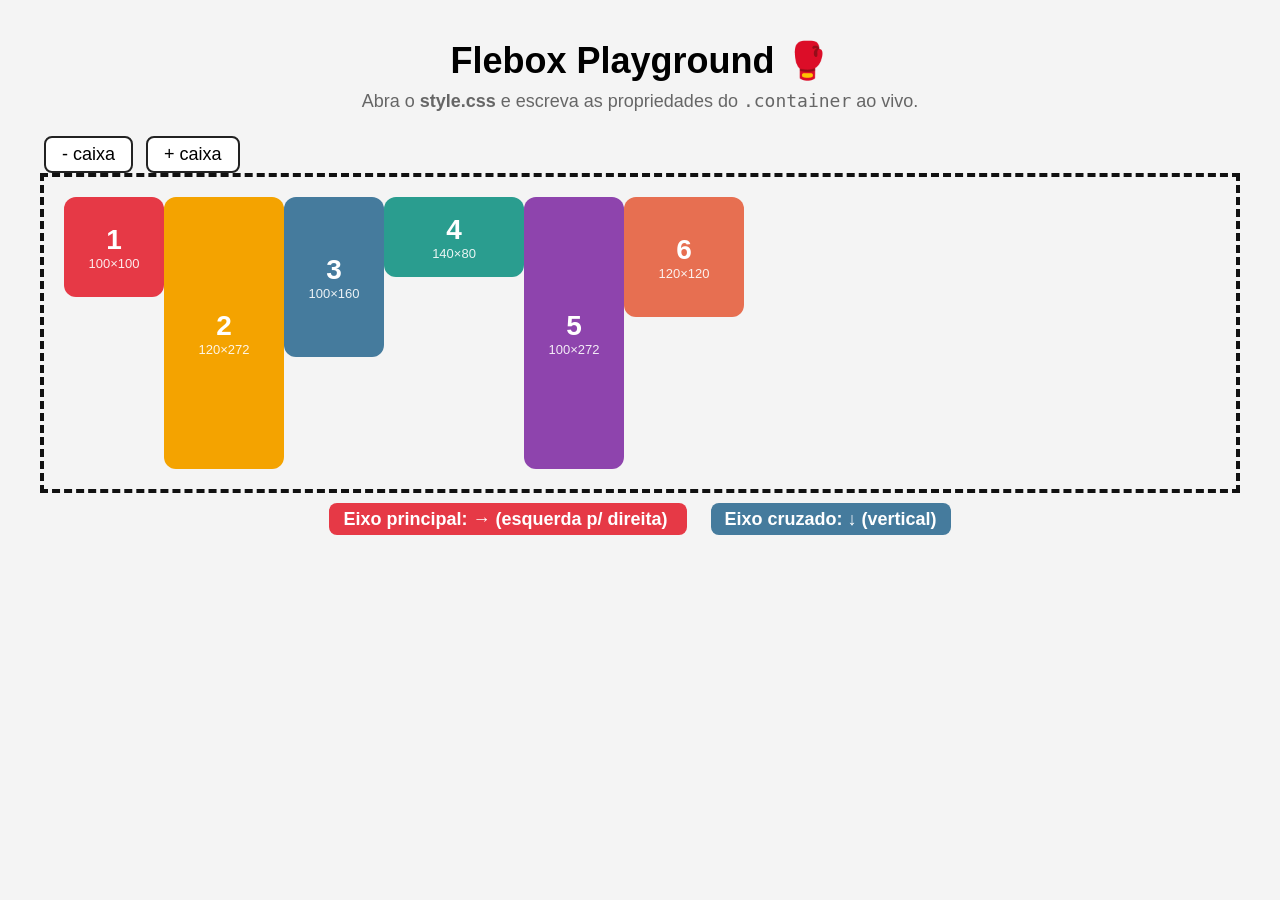
==== flebox-playground/inde.html @ 3d4a53c7 "aula de flexbox" ====
<!DOCTYPE html>
<html lang="pt-BR">

<head>
    <meta charset="UTF-8">
    <meta name="viewport" content="width=device-width, initial-scale=1.0">
    <title>Flebox Playground</title>
    <link rel="stylesheet" href="style.css">
</head>

<body>
    <h1>Flebox Playground 🥊</h1>
    <p class="dica">Abra o <strong>style.css</strong> e escreva as propriedades do <code>.container</code> ao vivo.</p>

    <div class="controles">
        <button id="menos" aria-label="remover caixa">- caixa</button>
        <button id="mais" aria-label="adicionar caixa">+ caixa</button>
    </div>

    <div class="container">
        <div class="box box1">
            <span class="numero">
                1
            </span>

            <span class="tamanho">
                
            </span>
        </div>

        <div class="box box2">
            <span class="numero">
                2
            </span>

            <span class="tamanho">

            </span>
        </div>

        <div class="box box3">
            <span class="numero">
                3
            </span>

            <span class="tamanho">

            </span>
        </div>

        <div class="box box4">
            <span class="numero">
                4
            </span>

            <span class="tamanho">

            </span>
        </div>

        <div class="box box5">
            <span class="numero">
                5
            </span>

            <span class="tamanho">

            </span>
        </div>

        <div class="box box6">
            <span class="numero">
                6
            </span>

            <span class="tamanho">

            </span>
        </div>

    </div>

    <div class="legenda">
        <span class="principal">
            Eixo principal: <b id="eixo-principal"></b>
        </span>

        <span class="cruzado">
            Eixo cruzado: <b id="eixo-cruzado"></b>
        </span>
    </div>

    <script src="script.js" defer></script>
</body>

</html>
---- flebox-playground/style.css ----
* {
    margin: 0;
    padding: 0;
    box-sizing: border-box;
}

body {
    font-family: Arial, Helvetica, sans-serif;
    font-size: 18px;
    background-color: #f4f4f4;
    padding: 40px;
}

h1 {
    text-align: center;
    margin-bottom: 8px;
}

.dica {
    text-align: center;
    color: #666;
    margin-bottom: 24px;
}

.controles button {
    font-size: 18px;
    padding: 6px 16px;
    margin: 0 4px;
    border: 2px solid #222;
    border-radius: 8px;
    background-color: #fff;
    cursor: pointer;
}

.controles button:hover {
    background-color: #222;
    color: #fff;
}

.legenda {
    text-align: center;
    margin-top: 16px;
    font-weight: bold;
}

.legenda span {
    font-display: inline-block; /*trava somente a linha*/
    margin: 0 12px;
    padding: 6px 14px;
    color: #fff;
    border-radius: 8px;
}

.legenda .principal {
    background-color: #e63946;
}

.legenda .cruzado {
    background-color: #457b9d;
}

.box {
    border-radius: 12px;
    color: #fff;
    font-weight: bold;
    display: flex;
    flex-direction: column;
    align-items: center;
    justify-content: center;
}

.box .numero {
    font-size: 28px;
}

.box .tamanho {
    font-size: 13px;
    font-weight: normal;
    opacity: 0.9;
}

.box1 {
    background-color: #e63946;
    width: 100px;
    height: 100px;
}

.box2 {
    background-color: #f4a300;
    width: 120px;
}

.box3 {
    background-color: #457b9d;
    width: 100px;
    height: 160px;
}

.box4 {
    background-color: #2a9d8f;
    width: 140px;
    height: 80px;
}

.box5 {
    background-color: #8e44ad;
    width: 100px;
}

.box6 {
    background-color: #e76f51;
    width: 120px;
    height: 120px;
}

.container {
    border: 4px dashed #111;
    min-height: 320px;
    padding: 20px;

    display: flex;

    flex-direction: row;

/* ↑ define o eixo principal (main axis):
 row -> itens em linha, da esquerda pra direita (padrão)
 row-reverse -> itens em linha, invertidos (6,5,4,3,2,1)
 column -> itens em coluna, de cima pra baixo
 column-reverse -> itens em coluna, invertidos */
}
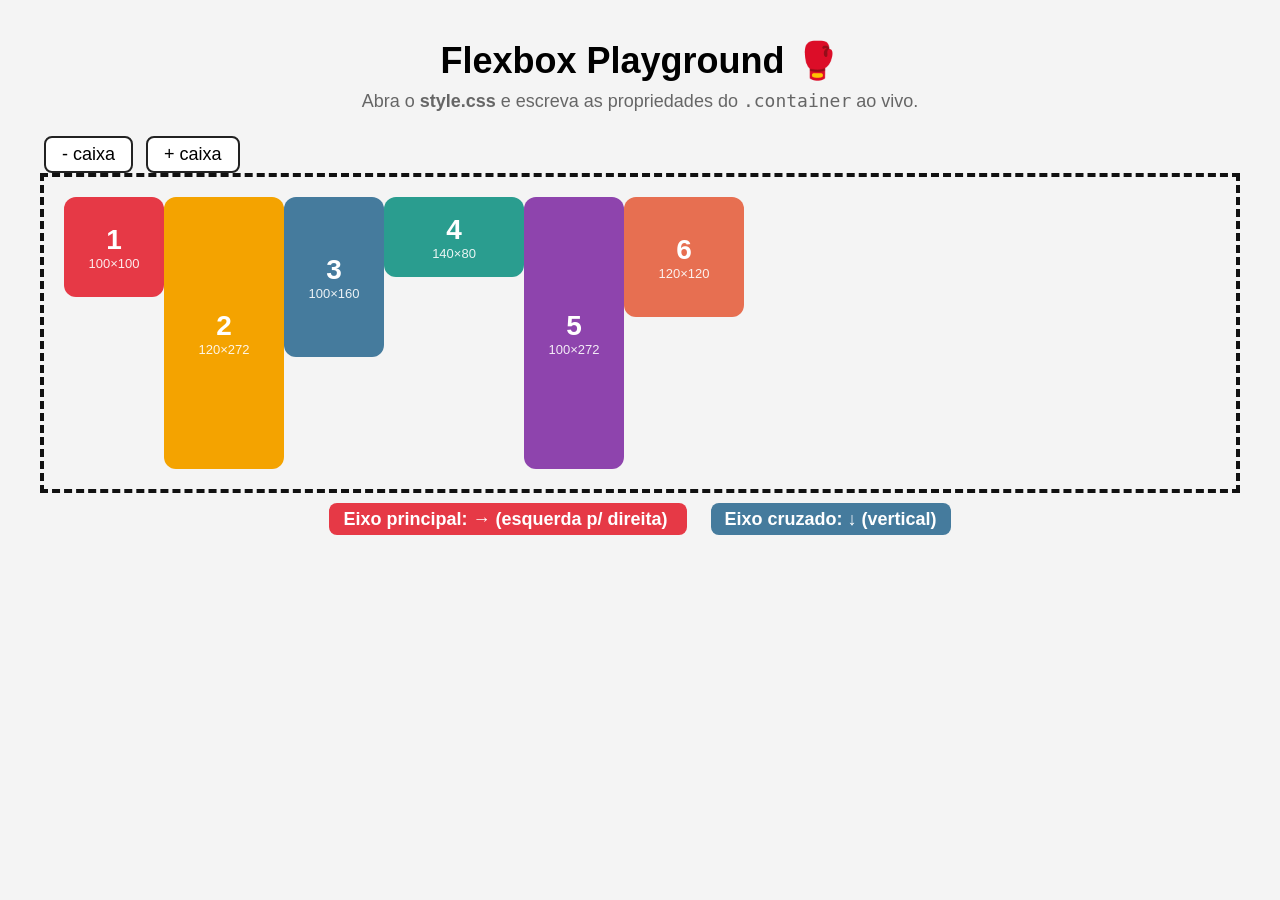
==== commit 7364d4ab: "aula de flexbox" ====
--- a/flebox-playground/inde.html
+++ b/flebox-playground/inde.html
@@ -9,7 +9,7 @@
 </head>
 
 <body>
-    <h1>Flebox Playground 🥊</h1>
+    <h1>Flexbox Playground 🥊</h1>
     <p class="dica">Abra o <strong>style.css</strong> e escreva as propriedades do <code>.container</code> ao vivo.</p>
 
     <div class="controles">
